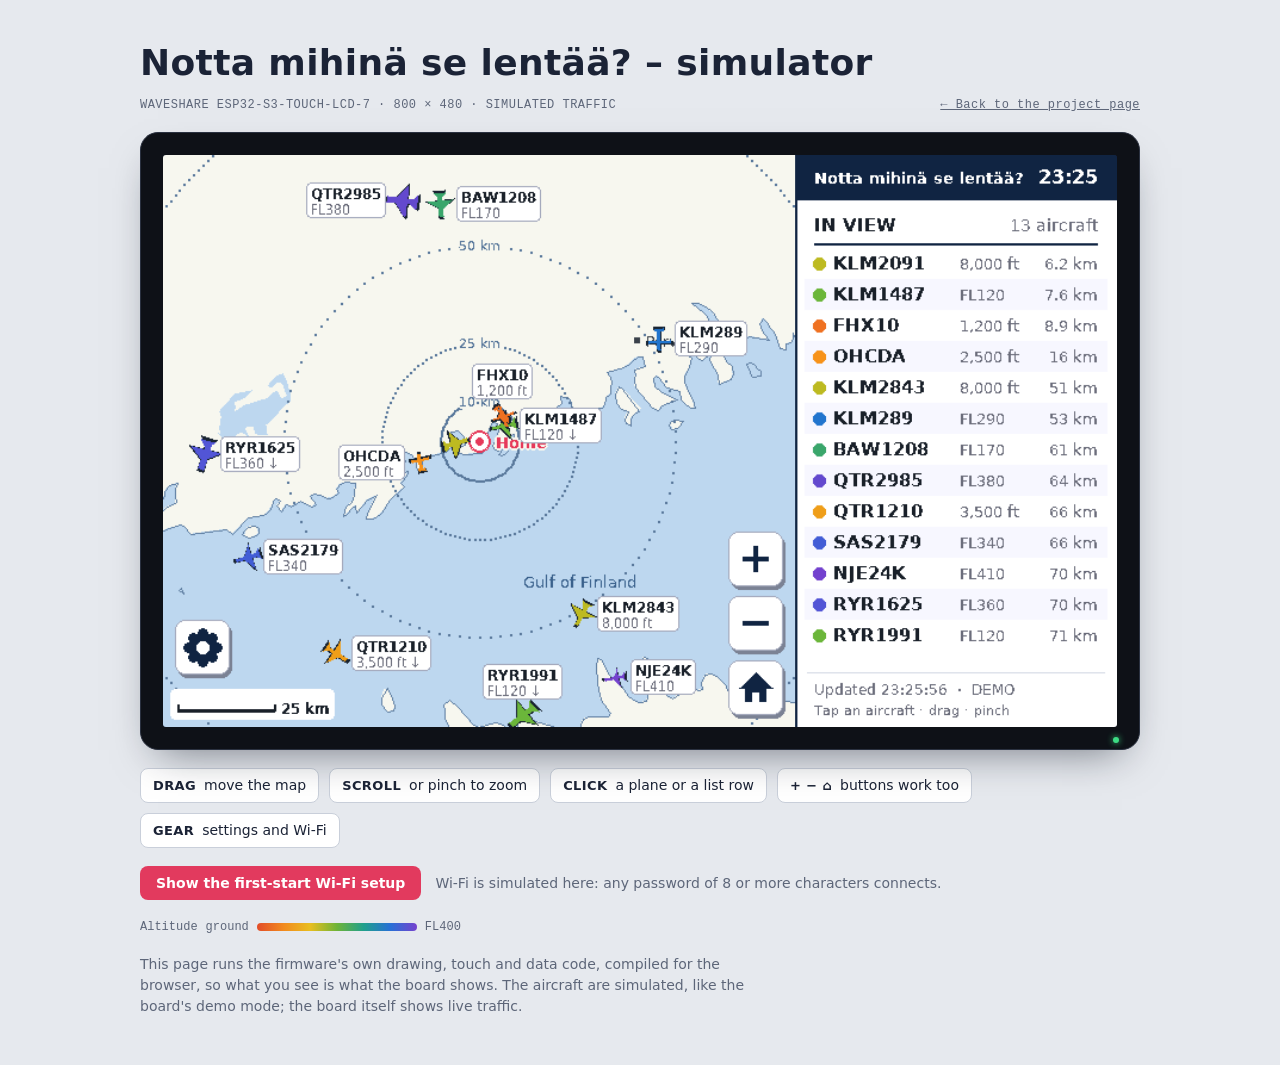
==== docs/simulator.html @ 5186b197 "Aircraft owner from adsbdb The route lookup now asks adsbdb for the aircraft too (one request, with " ====
<!doctype html>
<html lang="en">
<head>
<meta charset="utf-8">
<meta name="viewport" content="width=device-width, initial-scale=1">
<title>Notta mihinä se lentää? – simulator</title>
<link rel="icon" href="favicon.svg">
<link rel="stylesheet" href="simulator.css?v=16">
</head>
<body>
<div class="wrap">
  <header>
    <h1>Notta mihinä se lentää? – simulator</h1>
    <p class="spec">WAVESHARE ESP32-S3-TOUCH-LCD-7 · 800 × 480 · SIMULATED TRAFFIC</p>
    <p class="spec back"><a href="./">← Back to the project page</a></p>
  </header>

  <div class="device">
    <div class="screen">
      <canvas id="screen" width="800" height="480" tabindex="0" aria-label="Screen: drag to move the map, scroll to zoom, click a plane to select it"></canvas>
      <div class="status" id="status">Starting the firmware…</div>
    </div>
  </div>

  <ul class="legend" aria-label="Controls">
    <li><b>Drag</b> move the map</li>
    <li><b>Scroll</b> or pinch to zoom</li>
    <li><b>Click</b> a plane or a list row</li>
    <li><b>+ − ⌂</b> buttons work too</li>
    <li><b>Gear</b> settings and Wi-Fi</li>
  </ul>

  <div class="tryrow">
    <button type="button" id="firstRun" class="try">Show the first-start Wi-Fi setup</button>
    <span class="hint">Wi-Fi is simulated here: any password of 8 or more characters connects.</span>
  </div>

  <div class="alt"><span>Altitude</span><span>ground</span><span class="bar" aria-hidden="true"></span><span>FL400</span></div>

  <p class="note">This page runs the firmware's own drawing, touch and data code, compiled for the browser, so what you see is what the board shows. The aircraft are simulated, like the board's demo mode; the board itself shows live traffic.</p>
</div>

<script src="simulator.js?v=16"></script>
</body>
</html>
---- docs/simulator.css ----
/* Layout: the 7" board sits on a workbench; a short spec line and the gesture legend below it. */
:root {
  --bench: #e6e9ee;
  --bench-ink: #1b2336;
  --muted: #5d6679;
  --bezel: #0e1117;
  --bezel-edge: #2a3140;
  --pcb: #0f5a4a;
  --accent: #e23a5e;
  --chip: #ffffff;
  --chip-edge: #c9cfda;
  --font-display: system-ui, -apple-system, "Segoe UI", Roboto, sans-serif;
  --font-body: system-ui, -apple-system, "Segoe UI", Roboto, sans-serif;
  --font-mono: ui-monospace, "Cascadia Mono", Consolas, "SF Mono", monospace;
}
@media (prefers-color-scheme: dark) {
  :root:not([data-theme="light"]) {
    --bench: #11151d; --bench-ink: #e8ecf3; --muted: #97a1b3; --bezel: #05070a;
    --bezel-edge: #2b3242; --chip: #1b2130; --chip-edge: #323b4e; color-scheme: dark;
  }
}
:root[data-theme="dark"] {
  --bench: #11151d; --bench-ink: #e8ecf3; --muted: #97a1b3; --bezel: #05070a;
  --bezel-edge: #2b3242; --chip: #1b2130; --chip-edge: #323b4e; color-scheme: dark;
}
body { background: var(--bench); color: var(--bench-ink); font-family: var(--font-body); font-size: 15px; line-height: 1.5; }
.wrap { max-width: 1000px; margin: 0 auto; padding-inline: 16px; padding-block: 28px 40px; display: grid; gap: 18px; }
header { display: flex; flex-wrap: wrap; align-items: baseline; justify-content: space-between; gap: 6px 20px; }
h1 { margin: 0; font-family: var(--font-display); font-weight: 700; font-size: clamp(26px, 4vw, 36px); letter-spacing: 0.01em; text-wrap: balance; }
.spec { margin: 0; font-family: var(--font-mono); font-size: 12px; color: var(--muted); letter-spacing: 0.04em; }
.device {
  background: var(--bezel); border: 1px solid var(--bezel-edge); border-radius: 18px;
  padding: clamp(10px, 2.2vw, 22px); box-shadow: 0 18px 40px -18px rgba(10, 16, 30, 0.55);
  position: relative;
}
.device::after {           /* the little status LED on the bezel */
  content: ""; position: absolute; right: clamp(12px, 2vw, 20px); bottom: 6px; width: 6px; height: 6px;
  border-radius: 50%; background: #3ddc84; box-shadow: 0 0 6px #3ddc84;
}
.screen { position: relative; aspect-ratio: 800 / 480; max-width: 100%; background: #16243f; border-radius: 3px; overflow: hidden; }
canvas { display: block; width: 100%; height: 100%; touch-action: none; cursor: grab; image-rendering: auto; }
canvas:active { cursor: grabbing; }
canvas:focus-visible { outline: 3px solid var(--accent); outline-offset: 3px; }
.status[hidden] { display: none; }
.status { pointer-events: none; user-select: none; -webkit-user-select: none; position: absolute; inset: 0; display: grid; place-items: center; color: #dbe3f2; font-family: var(--font-mono); font-size: 13px; text-align: center; padding: 16px; }
.legend { display: flex; flex-wrap: wrap; gap: 10px; margin: 0; padding: 0; list-style: none; }
.legend li { display: flex; align-items: center; gap: 8px; background: var(--chip); border: 1px solid var(--chip-edge); border-radius: 8px; padding: 6px 12px; font-size: 14px; }
.legend b { font-family: var(--font-display); font-weight: 700; letter-spacing: 0.03em; text-transform: uppercase; font-size: 13px; }
.tryrow { display: flex; flex-wrap: wrap; align-items: center; gap: 10px 14px; }
.try { font: 600 14px var(--font-body); color: #fff; background: var(--accent); border: 0; border-radius: 8px; padding: 9px 16px; cursor: pointer; }
.try:hover { filter: brightness(1.08); }
.hint b { font-weight: 600; }
.try:focus-visible { outline: 3px solid var(--bench-ink); outline-offset: 2px; }
.hint { font-size: 14px; color: var(--muted); min-width: 0; }
.note { margin: 0; max-width: 68ch; color: var(--muted); font-size: 14px; }
.alt { display: flex; align-items: center; gap: 8px; font-family: var(--font-mono); font-size: 12px; color: var(--muted); flex-wrap: wrap; }
.alt .bar { width: 160px; max-width: 40vw; height: 8px; border-radius: 4px;
  background: linear-gradient(90deg, #e24c28, #f28a1e, #e8be1e, #6eb438, #20a08c, #2870d6, #7642ce); }
@media (prefers-reduced-motion: reduce) { .device::after { box-shadow: none; } }
.back a { color: inherit; }
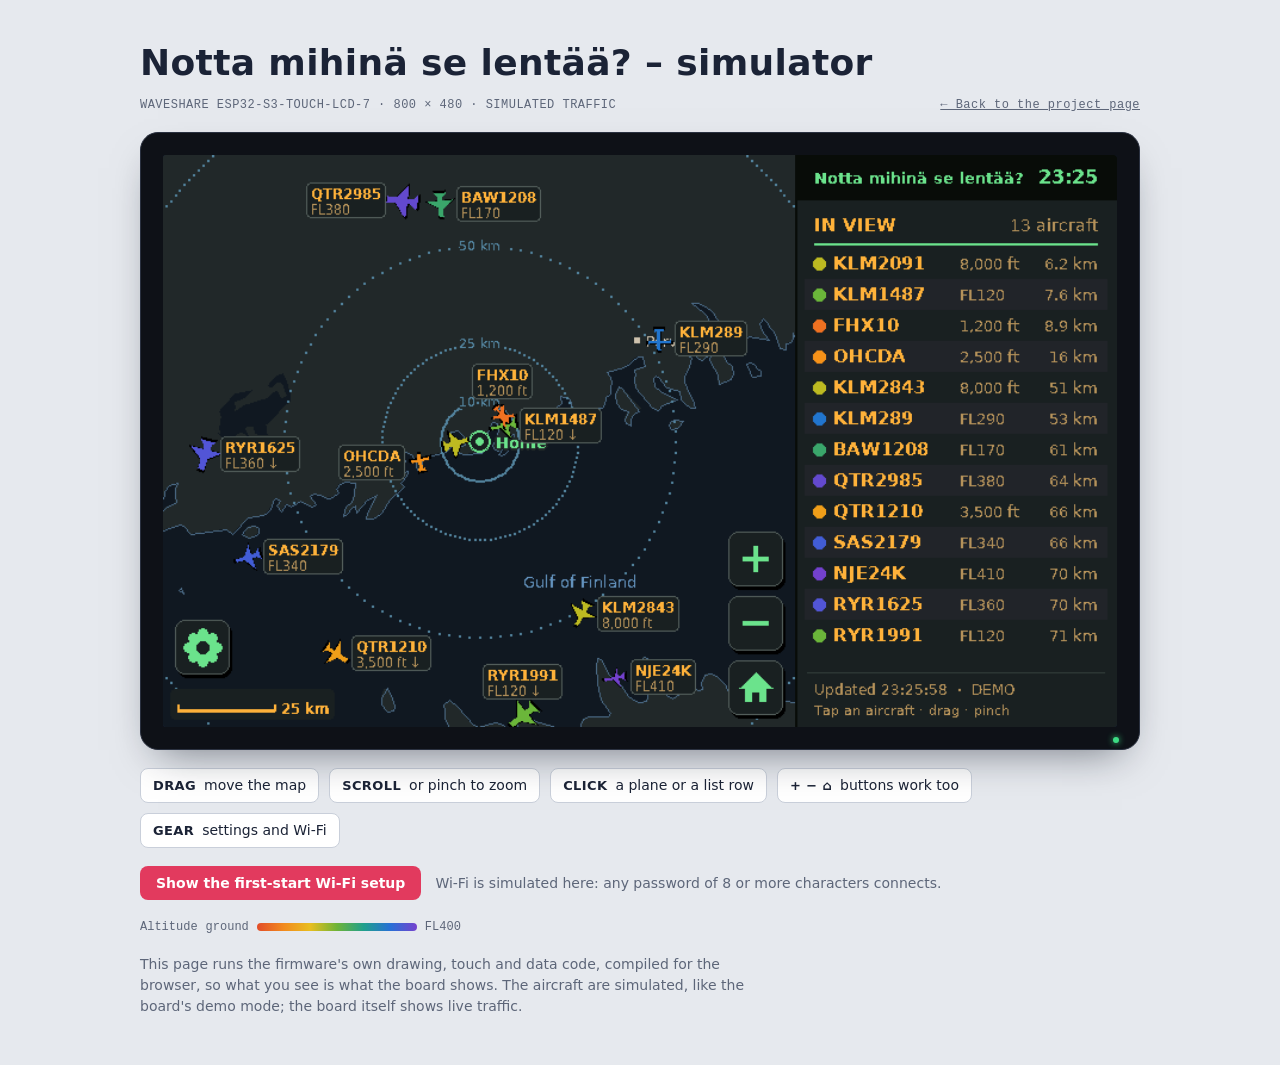
==== commit a5091bca: "Simulator starts in dark mode" ====
--- a/docs/simulator.html
+++ b/docs/simulator.html
@@ -5,7 +5,7 @@
 <meta name="viewport" content="width=device-width, initial-scale=1">
 <title>Notta mihinä se lentää? – simulator</title>
 <link rel="icon" href="favicon.svg">
-<link rel="stylesheet" href="simulator.css?v=16">
+<link rel="stylesheet" href="simulator.css?v=17">
 </head>
 <body>
 <div class="wrap">
@@ -40,6 +40,6 @@
   <p class="note">This page runs the firmware's own drawing, touch and data code, compiled for the browser, so what you see is what the board shows. The aircraft are simulated, like the board's demo mode; the board itself shows live traffic.</p>
 </div>
 
-<script src="simulator.js?v=16"></script>
+<script src="simulator.js?v=17"></script>
 </body>
 </html>
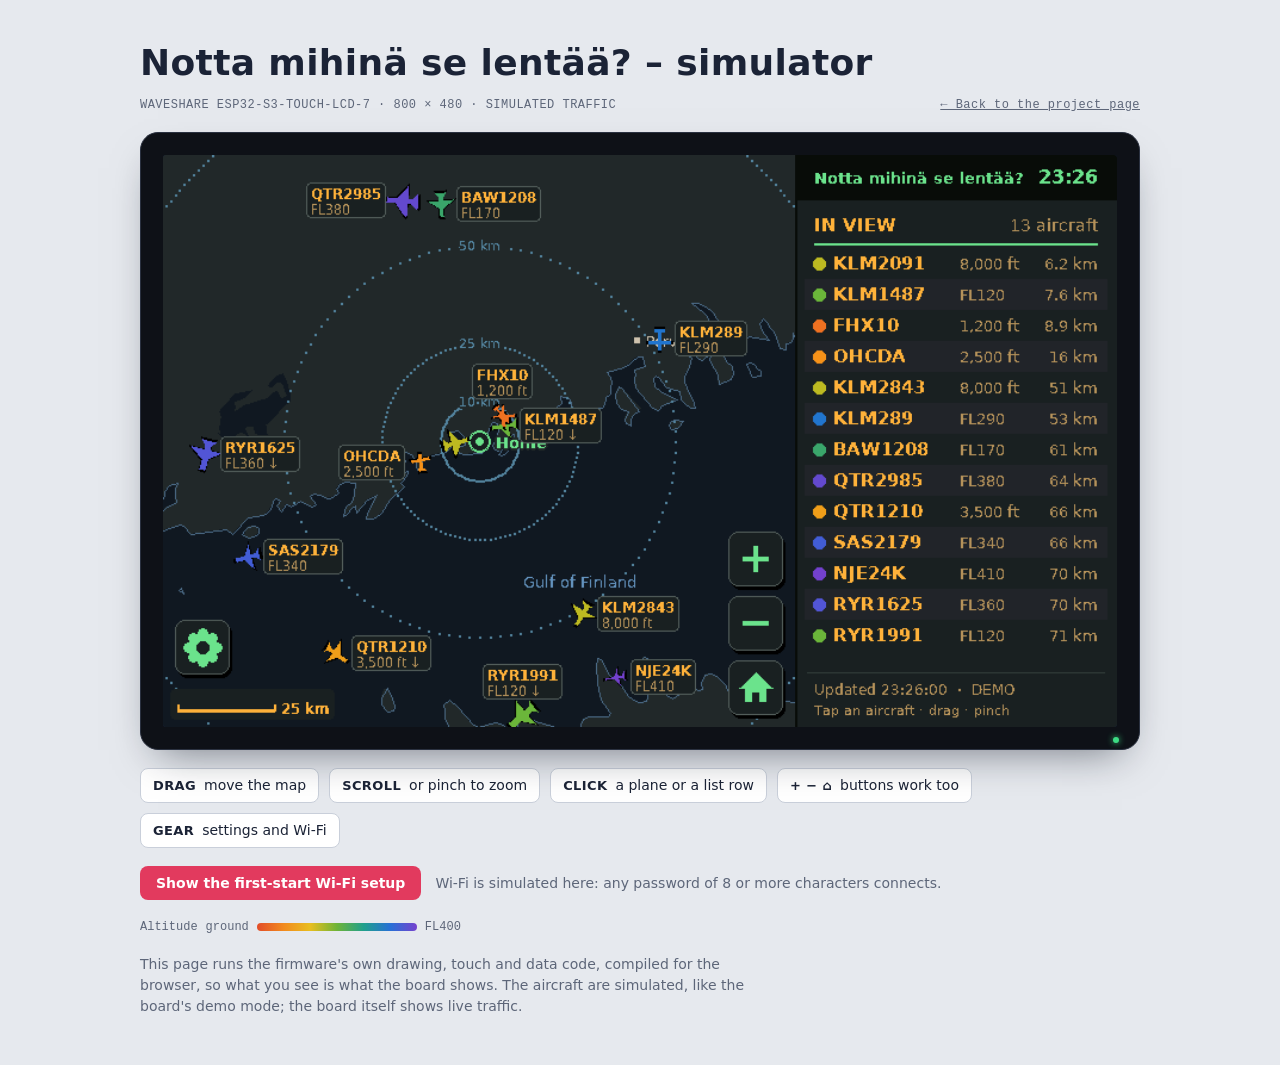
==== commit 8ee423da: "Faster with hundreds of planes in view Aircraft icons are drawn from cached templates (outline and f" ====
--- a/docs/simulator.html
+++ b/docs/simulator.html
@@ -5,7 +5,7 @@
 <meta name="viewport" content="width=device-width, initial-scale=1">
 <title>Notta mihinä se lentää? – simulator</title>
 <link rel="icon" href="favicon.svg">
-<link rel="stylesheet" href="simulator.css?v=17">
+<link rel="stylesheet" href="simulator.css?v=18">
 </head>
 <body>
 <div class="wrap">
@@ -40,6 +40,6 @@
   <p class="note">This page runs the firmware's own drawing, touch and data code, compiled for the browser, so what you see is what the board shows. The aircraft are simulated, like the board's demo mode; the board itself shows live traffic.</p>
 </div>
 
-<script src="simulator.js?v=17"></script>
+<script src="simulator.js?v=18"></script>
 </body>
 </html>
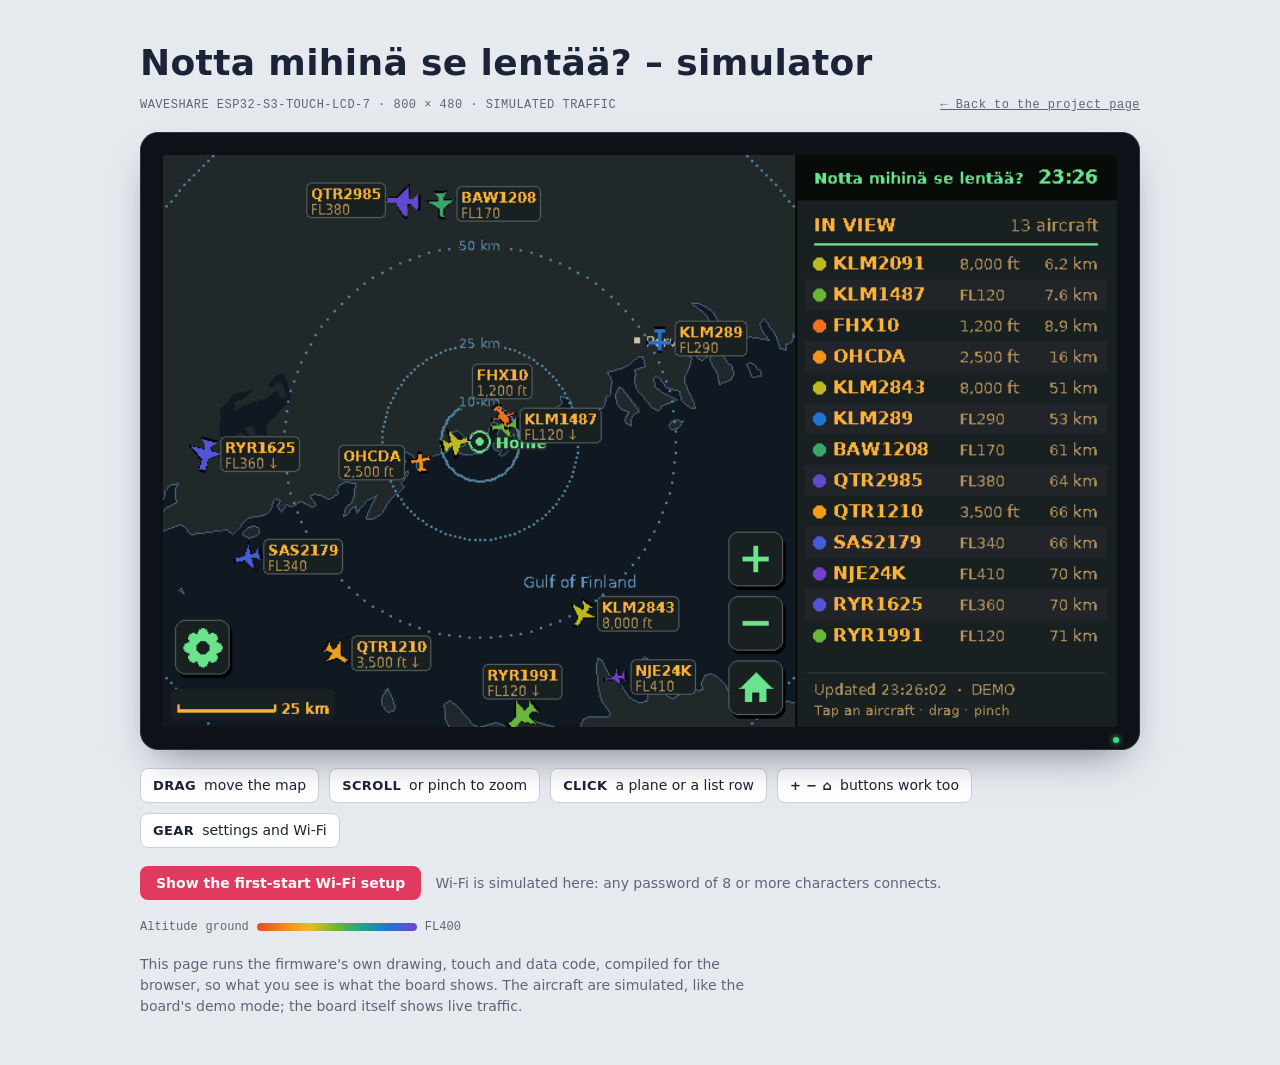
==== commit 4244b848: "Scrollable plane list Dragging on the side panel scrolls the in-view list smoothly (rows are clipped" ====
--- a/docs/simulator.html
+++ b/docs/simulator.html
@@ -5,7 +5,7 @@
 <meta name="viewport" content="width=device-width, initial-scale=1">
 <title>Notta mihinä se lentää? – simulator</title>
 <link rel="icon" href="favicon.svg">
-<link rel="stylesheet" href="simulator.css?v=18">
+<link rel="stylesheet" href="simulator.css?v=19">
 </head>
 <body>
 <div class="wrap">
@@ -40,6 +40,6 @@
   <p class="note">This page runs the firmware's own drawing, touch and data code, compiled for the browser, so what you see is what the board shows. The aircraft are simulated, like the board's demo mode; the board itself shows live traffic.</p>
 </div>
 
-<script src="simulator.js?v=18"></script>
+<script src="simulator.js?v=19"></script>
 </body>
 </html>
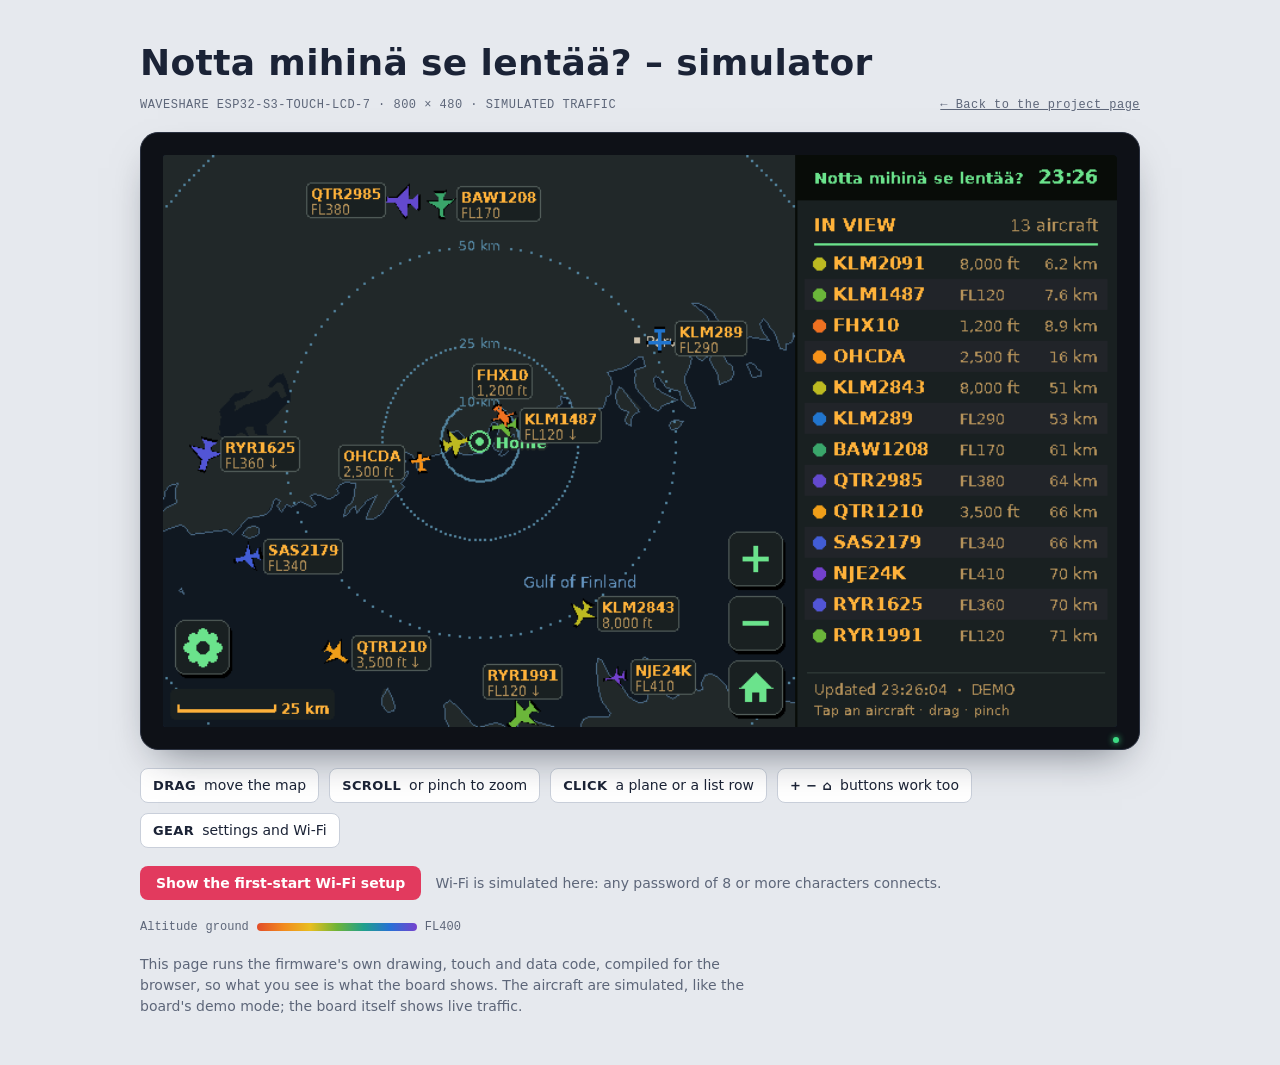
==== commit cef59b2f: "Updates ask first, like a phone When the check finds a new version the device shows a Software updat" ====
--- a/docs/simulator.html
+++ b/docs/simulator.html
@@ -5,7 +5,7 @@
 <meta name="viewport" content="width=device-width, initial-scale=1">
 <title>Notta mihinä se lentää? – simulator</title>
 <link rel="icon" href="favicon.svg">
-<link rel="stylesheet" href="simulator.css?v=19">
+<link rel="stylesheet" href="simulator.css?v=20">
 </head>
 <body>
 <div class="wrap">
@@ -40,6 +40,6 @@
   <p class="note">This page runs the firmware's own drawing, touch and data code, compiled for the browser, so what you see is what the board shows. The aircraft are simulated, like the board's demo mode; the board itself shows live traffic.</p>
 </div>
 
-<script src="simulator.js?v=19"></script>
+<script src="simulator.js?v=20"></script>
 </body>
 </html>
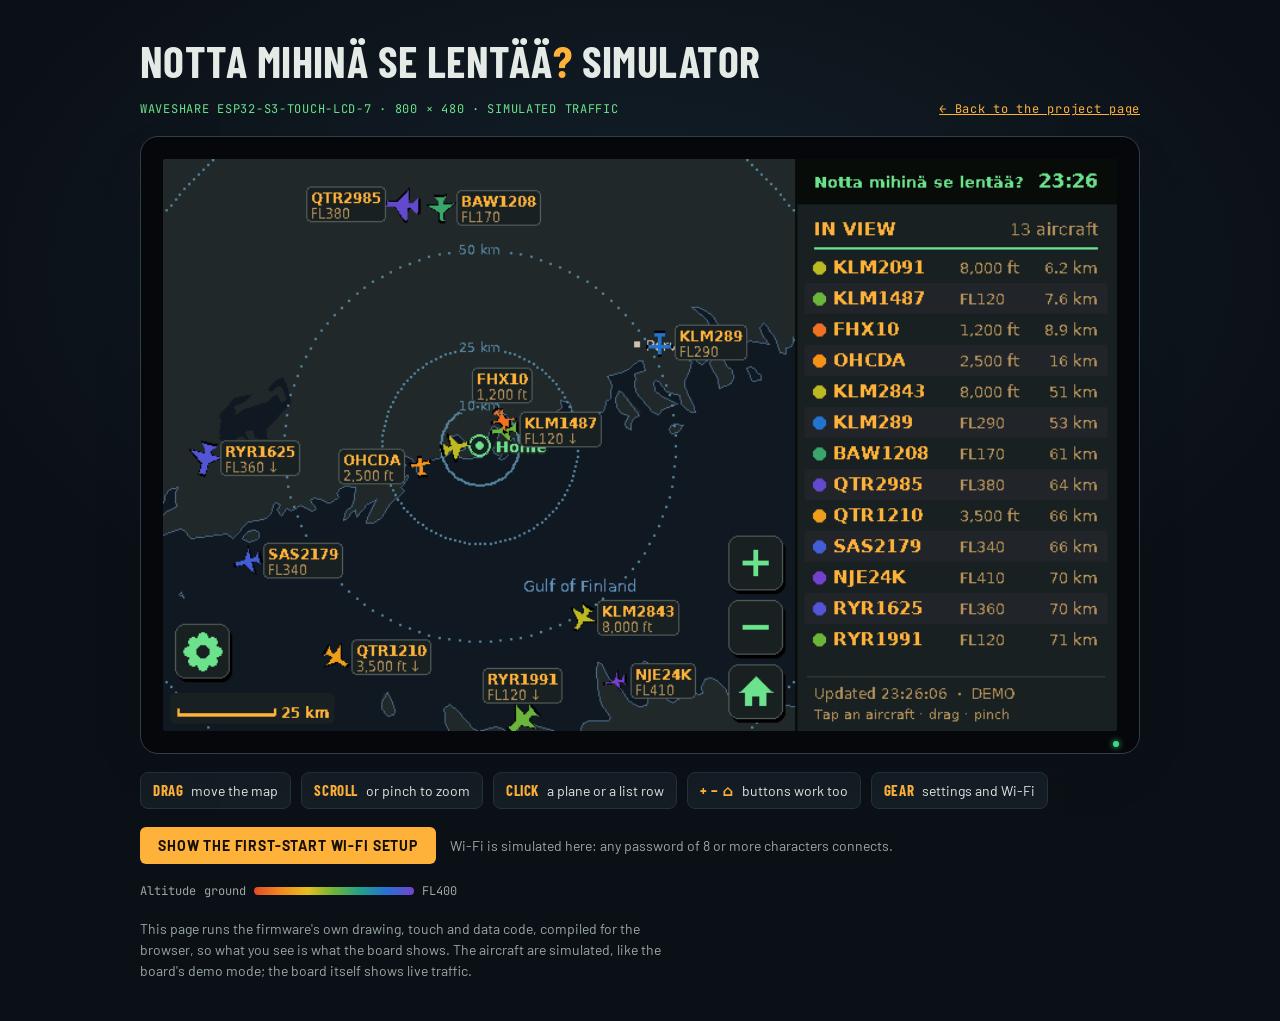
==== commit 9b5ed9e2: "Site: dark cockpit look to match the device Amber and green on near-black like the screen's dark mod" ====
--- a/docs/simulator.html
+++ b/docs/simulator.html
@@ -5,12 +5,16 @@
 <meta name="viewport" content="width=device-width, initial-scale=1">
 <title>Notta mihinä se lentää? – simulator</title>
 <link rel="icon" href="favicon.svg">
-<link rel="stylesheet" href="simulator.css?v=20">
+<link rel="preconnect" href="https://fonts.googleapis.com">
+<link rel="preconnect" href="https://fonts.gstatic.com" crossorigin>
+<link rel="stylesheet" href="https://fonts.googleapis.com/css2?family=Barlow:wght@400;600;700&family=Barlow+Condensed:wght@700&family=JetBrains+Mono:wght@500&display=swap">
+<link rel="stylesheet" href="simulator.css?v=21">
+<meta name="theme-color" content="#080c08">
 </head>
 <body>
 <div class="wrap">
   <header>
-    <h1>Notta mihinä se lentää? – simulator</h1>
+    <h1>Notta mihinä se lentää<span class="q">?</span> Simulator</h1>
     <p class="spec">WAVESHARE ESP32-S3-TOUCH-LCD-7 · 800 × 480 · SIMULATED TRAFFIC</p>
     <p class="spec back"><a href="./">← Back to the project page</a></p>
   </header>
--- a/docs/simulator.css
+++ b/docs/simulator.css
@@ -1,33 +1,21 @@
 /* Layout: the 7" board sits on a workbench; a short spec line and the gesture legend below it. */
 :root {
-  --bench: #e6e9ee;
-  --bench-ink: #1b2336;
-  --muted: #5d6679;
-  --bezel: #0e1117;
-  --bezel-edge: #2a3140;
-  --pcb: #0f5a4a;
-  --accent: #e23a5e;
-  --chip: #ffffff;
-  --chip-edge: #c9cfda;
-  --font-display: system-ui, -apple-system, "Segoe UI", Roboto, sans-serif;
-  --font-body: system-ui, -apple-system, "Segoe UI", Roboto, sans-serif;
-  --font-mono: ui-monospace, "Cascadia Mono", Consolas, "SF Mono", monospace;
+  /* the device's dark-mode colours, same as the project page */
+  --bench: #0b1016; --bench-ink: #e4ebe6; --muted: #9aa8a4;
+  --bezel: #05070a; --bezel-edge: #2f3f47; --pcb: #0f5a4a;
+  --accent: #ffb239; --green: #6ae28b;
+  --chip: #141d24; --chip-edge: #24323a;
+  --font-display: "Barlow Condensed", "Arial Narrow", system-ui, sans-serif;
+  --font-body: "Barlow", system-ui, -apple-system, "Segoe UI", Roboto, sans-serif;
+  --font-mono: "JetBrains Mono", ui-monospace, "Cascadia Mono", Consolas, monospace;
+  color-scheme: dark;
 }
-@media (prefers-color-scheme: dark) {
-  :root:not([data-theme="light"]) {
-    --bench: #11151d; --bench-ink: #e8ecf3; --muted: #97a1b3; --bezel: #05070a;
-    --bezel-edge: #2b3242; --chip: #1b2130; --chip-edge: #323b4e; color-scheme: dark;
-  }
-}
-:root[data-theme="dark"] {
-  --bench: #11151d; --bench-ink: #e8ecf3; --muted: #97a1b3; --bezel: #05070a;
-  --bezel-edge: #2b3242; --chip: #1b2130; --chip-edge: #323b4e; color-scheme: dark;
-}
-body { background: var(--bench); color: var(--bench-ink); font-family: var(--font-body); font-size: 15px; line-height: 1.5; }
+body { margin: 0; background: radial-gradient(1000px 600px at 50% 30%, #13202a, var(--bench) 70%) fixed, var(--bench); color: var(--bench-ink); font-family: var(--font-body); font-size: 15px; line-height: 1.5; }
 .wrap { max-width: 1000px; margin: 0 auto; padding-inline: 16px; padding-block: 28px 40px; display: grid; gap: 18px; }
 header { display: flex; flex-wrap: wrap; align-items: baseline; justify-content: space-between; gap: 6px 20px; }
-h1 { margin: 0; font-family: var(--font-display); font-weight: 700; font-size: clamp(26px, 4vw, 36px); letter-spacing: 0.01em; text-wrap: balance; }
-.spec { margin: 0; font-family: var(--font-mono); font-size: 12px; color: var(--muted); letter-spacing: 0.04em; }
+h1 { margin: 0; font-family: var(--font-display); font-weight: 700; font-size: clamp(30px, 4.6vw, 44px); letter-spacing: 0.01em; text-transform: uppercase; text-wrap: balance; }
+h1 .q { color: var(--accent); }
+.spec { margin: 0; font-family: var(--font-mono); font-size: 12px; color: var(--green); letter-spacing: 0.06em; }
 .device {
   background: var(--bezel); border: 1px solid var(--bezel-edge); border-radius: 18px;
   padding: clamp(10px, 2.2vw, 22px); box-shadow: 0 18px 40px -18px rgba(10, 16, 30, 0.55);
@@ -45,9 +33,10 @@
 .status { pointer-events: none; user-select: none; -webkit-user-select: none; position: absolute; inset: 0; display: grid; place-items: center; color: #dbe3f2; font-family: var(--font-mono); font-size: 13px; text-align: center; padding: 16px; }
 .legend { display: flex; flex-wrap: wrap; gap: 10px; margin: 0; padding: 0; list-style: none; }
 .legend li { display: flex; align-items: center; gap: 8px; background: var(--chip); border: 1px solid var(--chip-edge); border-radius: 8px; padding: 6px 12px; font-size: 14px; }
-.legend b { font-family: var(--font-display); font-weight: 700; letter-spacing: 0.03em; text-transform: uppercase; font-size: 13px; }
+.legend b { font-family: var(--font-display); font-weight: 700; letter-spacing: 0.04em; text-transform: uppercase; font-size: 15px; color: var(--accent); }
 .tryrow { display: flex; flex-wrap: wrap; align-items: center; gap: 10px 14px; }
-.try { font: 600 14px var(--font-body); color: #fff; background: var(--accent); border: 0; border-radius: 8px; padding: 9px 16px; cursor: pointer; }
+.try { font: 700 14px var(--font-body); letter-spacing: .06em; text-transform: uppercase; color: #15110a; background: var(--accent); border: 0; border-radius: 6px; padding: 10px 18px; cursor: pointer; }
+.try:hover { box-shadow: 0 0 22px rgba(255,178,57,.35); }
 .try:hover { filter: brightness(1.08); }
 .hint b { font-weight: 600; }
 .try:focus-visible { outline: 3px solid var(--bench-ink); outline-offset: 2px; }
@@ -57,4 +46,4 @@
 .alt .bar { width: 160px; max-width: 40vw; height: 8px; border-radius: 4px;
   background: linear-gradient(90deg, #e24c28, #f28a1e, #e8be1e, #6eb438, #20a08c, #2870d6, #7642ce); }
 @media (prefers-reduced-motion: reduce) { .device::after { box-shadow: none; } }
-.back a { color: inherit; }
+.back a { color: var(--accent); }
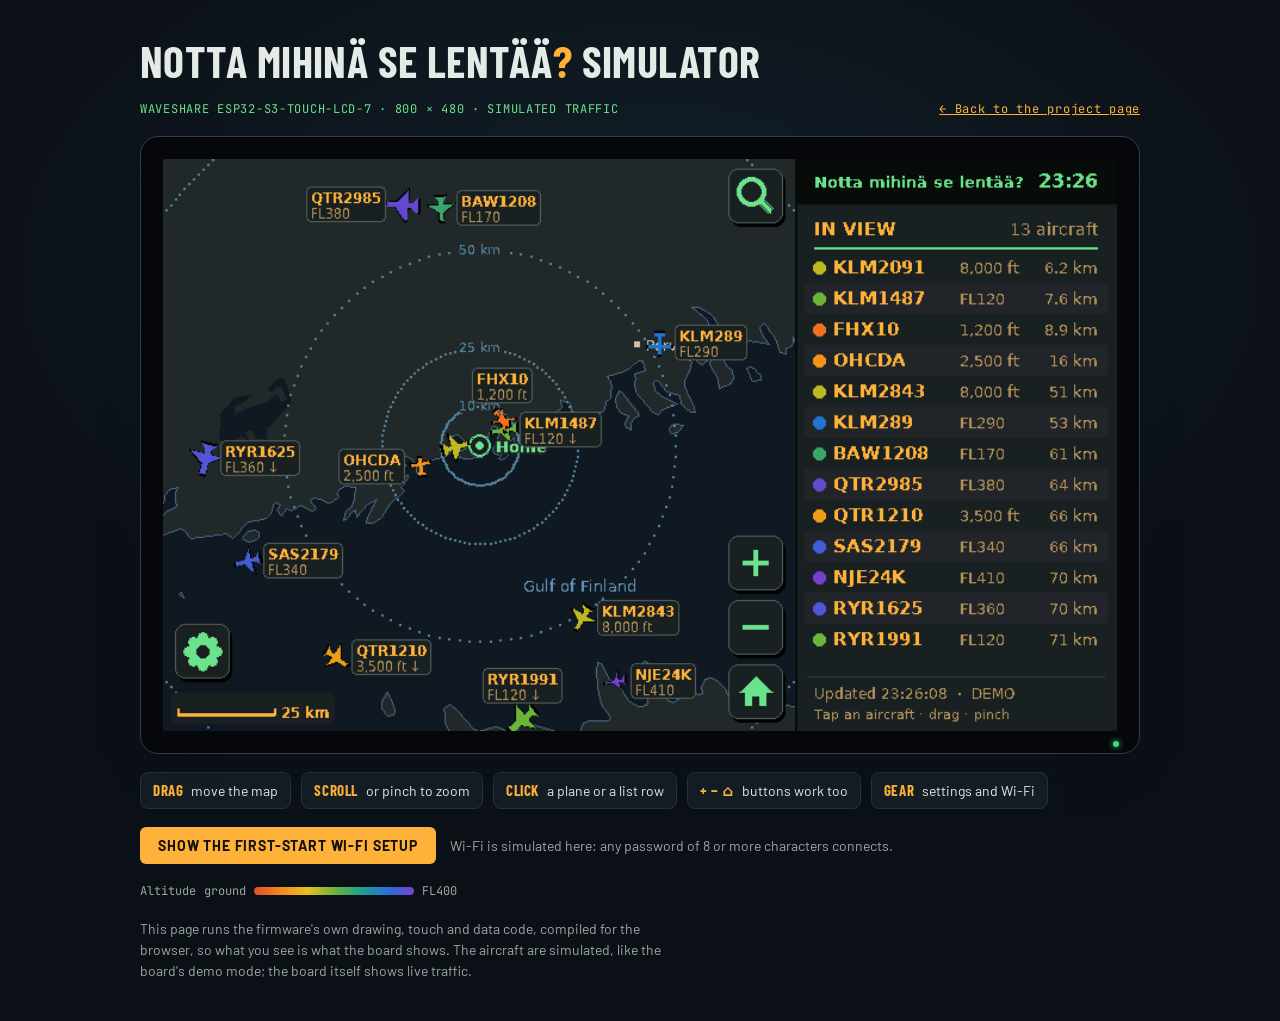
==== commit cce7f802: "Magnifier on the map: find any flight by number, callsign or registration The button in the top righ" ====
--- a/docs/simulator.html
+++ b/docs/simulator.html
@@ -44,6 +44,6 @@
   <p class="note">This page runs the firmware's own drawing, touch and data code, compiled for the browser, so what you see is what the board shows. The aircraft are simulated, like the board's demo mode; the board itself shows live traffic.</p>
 </div>
 
-<script src="simulator.js?v=20"></script>
+<script src="simulator.js?v=22"></script>
 </body>
 </html>
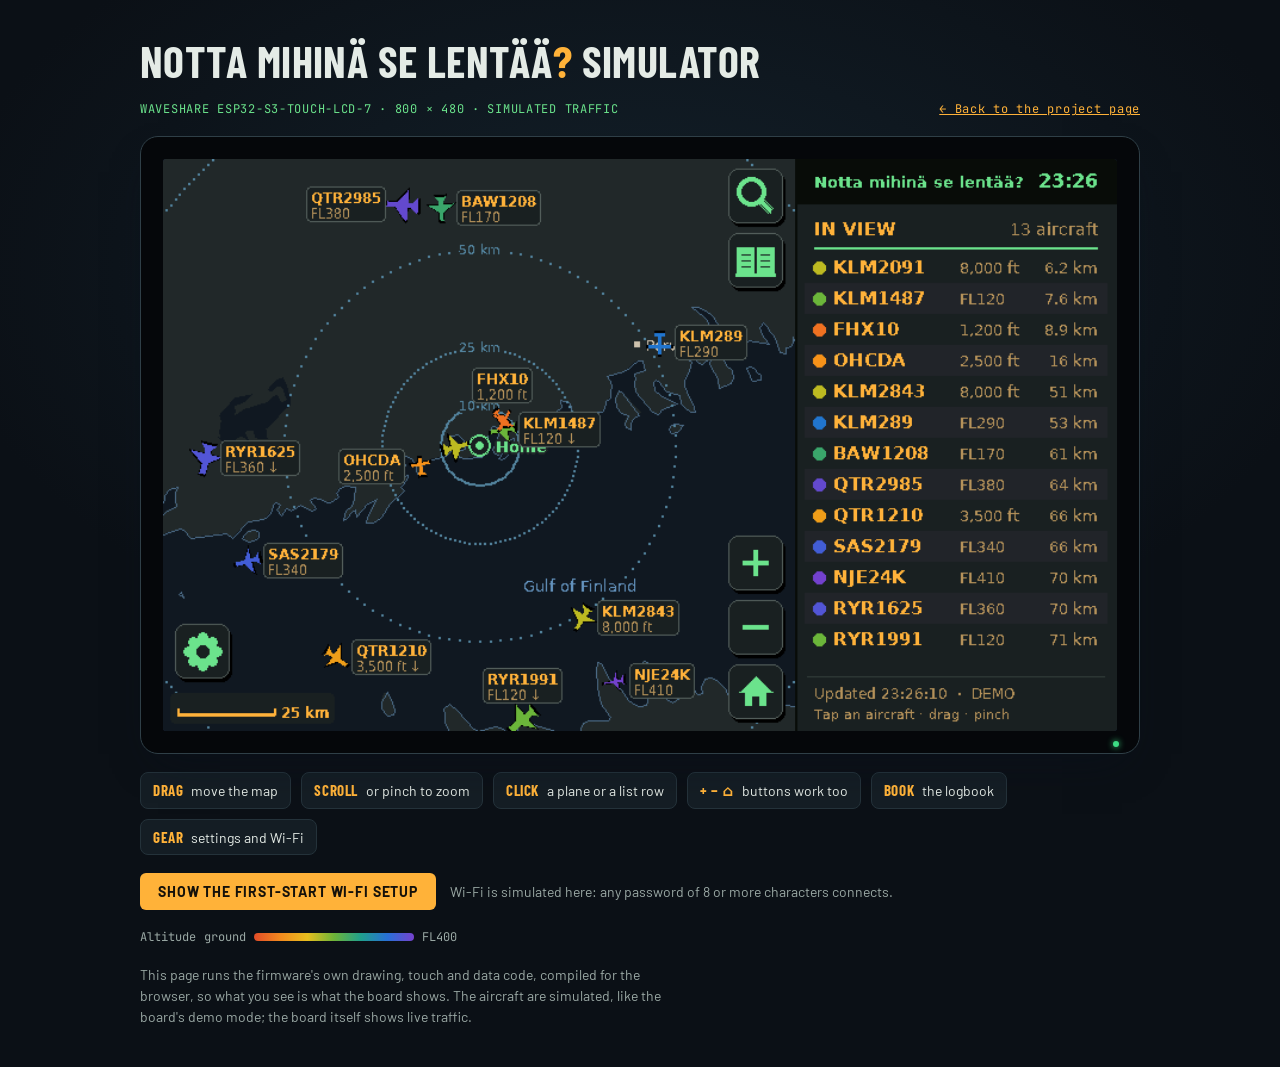
==== commit 0af783fb: "Logbook: counts the aircraft that pass near home, saved on the SD card Every aircraft that comes wit" ====
--- a/docs/simulator.html
+++ b/docs/simulator.html
@@ -8,7 +8,7 @@
 <link rel="preconnect" href="https://fonts.googleapis.com">
 <link rel="preconnect" href="https://fonts.gstatic.com" crossorigin>
 <link rel="stylesheet" href="https://fonts.googleapis.com/css2?family=Barlow:wght@400;600;700&family=Barlow+Condensed:wght@700&family=JetBrains+Mono:wght@500&display=swap">
-<link rel="stylesheet" href="simulator.css?v=21">
+<link rel="stylesheet" href="simulator.css?v=23">
 <meta name="theme-color" content="#080c08">
 </head>
 <body>
@@ -31,6 +31,7 @@
     <li><b>Scroll</b> or pinch to zoom</li>
     <li><b>Click</b> a plane or a list row</li>
     <li><b>+ − ⌂</b> buttons work too</li>
+    <li><b>Book</b> the logbook</li>
     <li><b>Gear</b> settings and Wi-Fi</li>
   </ul>
 
@@ -44,6 +45,6 @@
   <p class="note">This page runs the firmware's own drawing, touch and data code, compiled for the browser, so what you see is what the board shows. The aircraft are simulated, like the board's demo mode; the board itself shows live traffic.</p>
 </div>
 
-<script src="simulator.js?v=22"></script>
+<script src="simulator.js?v=23"></script>
 </body>
 </html>
